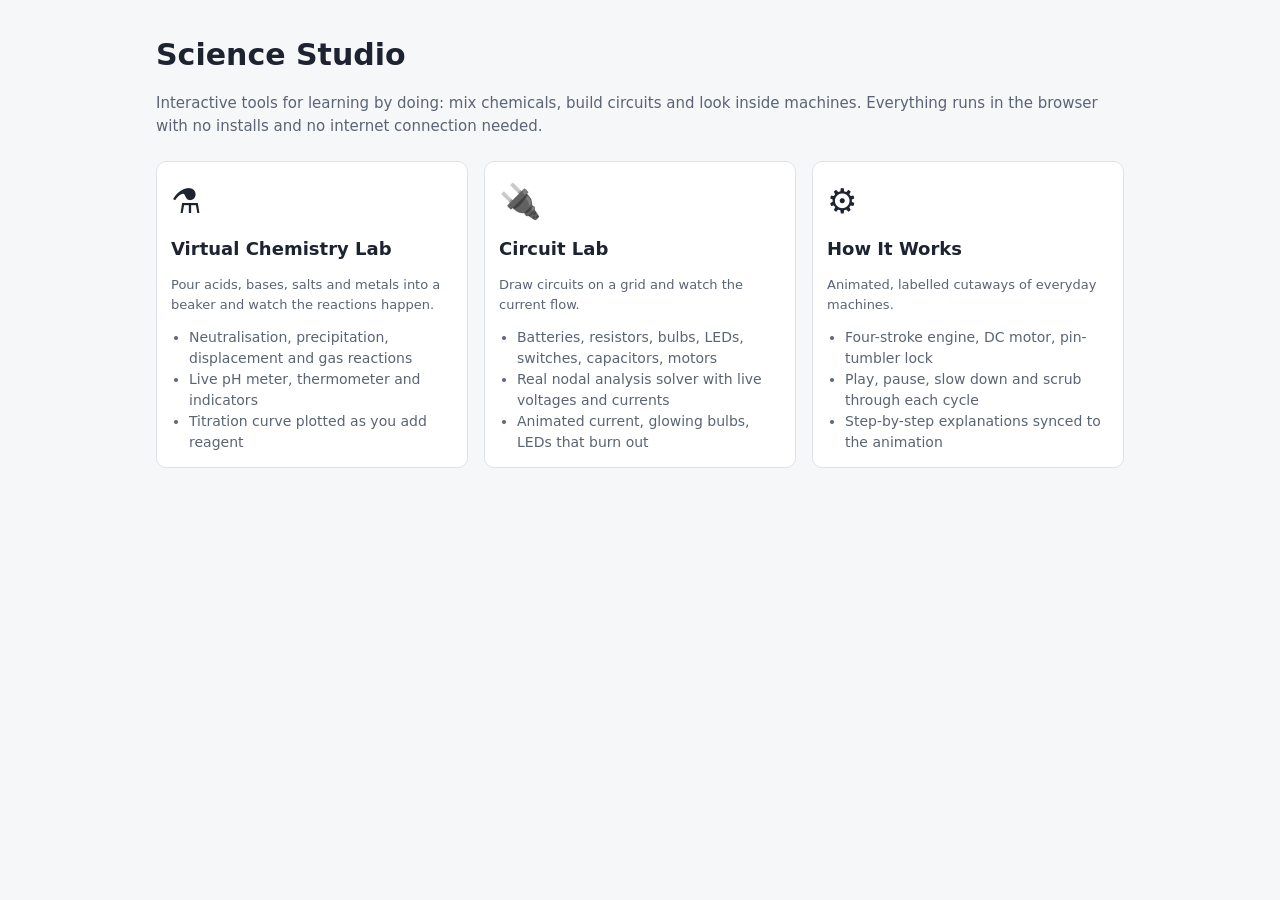
==== index.html @ f8038b2f "Add Science Studio: chemistry lab, circuit lab and how-it-works visualiser Three self-contained inte" ====
<!doctype html>
<html lang="en">
<head>
<meta charset="utf-8">
<meta name="viewport" content="width=device-width, initial-scale=1">
<title>Science Studio</title>
<link rel="stylesheet" href="common.css">
<style>
  main { max-width: 1000px; margin: 0 auto; padding: 32px 16px; }
  .hero h1 { font-size: 30px; margin: 0 0 6px; }
  .grid { display: grid; grid-template-columns: repeat(auto-fit, minmax(260px, 1fr)); gap: 16px; margin-top: 24px; }
  .card { text-decoration: none; color: inherit; display: block; transition: border-color .15s; }
  .card:hover { border-color: var(--accent); }
  .card .icon { font-size: 34px; }
  .card h2 { text-transform: none; letter-spacing: 0; font-size: 18px; color: var(--ink); margin: 8px 0 4px; }
  .card ul { padding-left: 18px; margin: 8px 0 0; color: var(--muted); font-size: 14px; }
</style>
</head>
<body>
<main>
  <div class="hero">
    <h1>Science Studio</h1>
    <p class="muted">Interactive tools for learning by doing: mix chemicals, build circuits and look inside machines. Everything runs in the browser with no installs and no internet connection needed.</p>
  </div>
  <div class="grid">
    <a class="card panel" href="chemistry-lab/index.html">
      <div class="icon">⚗️</div>
      <h2>Virtual Chemistry Lab</h2>
      <p class="muted small">Pour acids, bases, salts and metals into a beaker and watch the reactions happen.</p>
      <ul>
        <li>Neutralisation, precipitation, displacement and gas reactions</li>
        <li>Live pH meter, thermometer and indicators</li>
        <li>Titration curve plotted as you add reagent</li>
      </ul>
    </a>
    <a class="card panel" href="circuit-lab/index.html">
      <div class="icon">🔌</div>
      <h2>Circuit Lab</h2>
      <p class="muted small">Draw circuits on a grid and watch the current flow.</p>
      <ul>
        <li>Batteries, resistors, bulbs, LEDs, switches, capacitors, motors</li>
        <li>Real nodal analysis solver with live voltages and currents</li>
        <li>Animated current, glowing bulbs, LEDs that burn out</li>
      </ul>
    </a>
    <a class="card panel" href="how-it-works/index.html">
      <div class="icon">⚙️</div>
      <h2>How It Works</h2>
      <p class="muted small">Animated, labelled cutaways of everyday machines.</p>
      <ul>
        <li>Four-stroke engine, DC motor, pin-tumbler lock</li>
        <li>Play, pause, slow down and scrub through each cycle</li>
        <li>Step-by-step explanations synced to the animation</li>
      </ul>
    </a>
  </div>
</main>
</body>
</html>
---- common.css ----
:root {
  --bg: #f6f7f9;
  --panel: #ffffff;
  --ink: #1d2330;
  --muted: #5b6474;
  --line: #dde1e8;
  --accent: #2f6fde;
  --accent-ink: #ffffff;
  --warn: #c0392b;
  --good: #1e8e5a;
  --canvas: #fbfcfd;
  --radius: 10px;
}
@media (prefers-color-scheme: dark) {
  :root {
    --bg: #12151b;
    --panel: #1b1f27;
    --ink: #e7eaf0;
    --muted: #9aa3b2;
    --line: #2c323d;
    --accent: #5b8ff0;
    --accent-ink: #0d1117;
    --warn: #ff6b5b;
    --good: #45c486;
    --canvas: #161a21;
  }
}
* { box-sizing: border-box; }
html, body { margin: 0; }
body {
  background: var(--bg);
  color: var(--ink);
  font: 15px/1.5 system-ui, -apple-system, "Segoe UI", Roboto, sans-serif;
}
a { color: var(--accent); }
header.top {
  display: flex; align-items: center; gap: 16px; flex-wrap: wrap;
  padding: 12px 20px; border-bottom: 1px solid var(--line); background: var(--panel);
}
header.top h1 { font-size: 18px; margin: 0; }
header.top .sub { color: var(--muted); font-size: 13px; }
header.top a.home { text-decoration: none; font-size: 13px; }
.layout { display: grid; grid-template-columns: 260px 1fr 300px; gap: 16px; padding: 16px; }
@media (max-width: 1100px) { .layout { grid-template-columns: 1fr; } }
.panel {
  background: var(--panel); border: 1px solid var(--line); border-radius: var(--radius);
  padding: 14px; min-width: 0;
}
.panel h2 { font-size: 13px; text-transform: uppercase; letter-spacing: .06em; color: var(--muted); margin: 0 0 10px; }
.panel h3 { font-size: 15px; margin: 14px 0 6px; }
button, select, input[type=number] {
  font: inherit; color: var(--ink); background: var(--panel);
  border: 1px solid var(--line); border-radius: 8px; padding: 6px 10px;
}
button { cursor: pointer; }
button:hover { border-color: var(--accent); }
button.primary, button.active { background: var(--accent); color: var(--accent-ink); border-color: var(--accent); }
button:disabled { opacity: .5; cursor: not-allowed; }
.row { display: flex; gap: 8px; flex-wrap: wrap; align-items: center; }
.stack > * + * { margin-top: 8px; }
.muted { color: var(--muted); }
.small { font-size: 13px; }
canvas { display: block; width: 100%; background: var(--canvas); border: 1px solid var(--line); border-radius: var(--radius); touch-action: none; }
.readout { display: grid; grid-template-columns: 1fr auto; gap: 4px 12px; font-variant-numeric: tabular-nums; }
.readout b { text-align: right; }
.log { max-height: 260px; overflow: auto; font-size: 13px; padding-left: 18px; margin: 0; }
.log li + li { margin-top: 6px; }
kbd { border: 1px solid var(--line); border-radius: 4px; padding: 0 4px; font-size: 12px; }
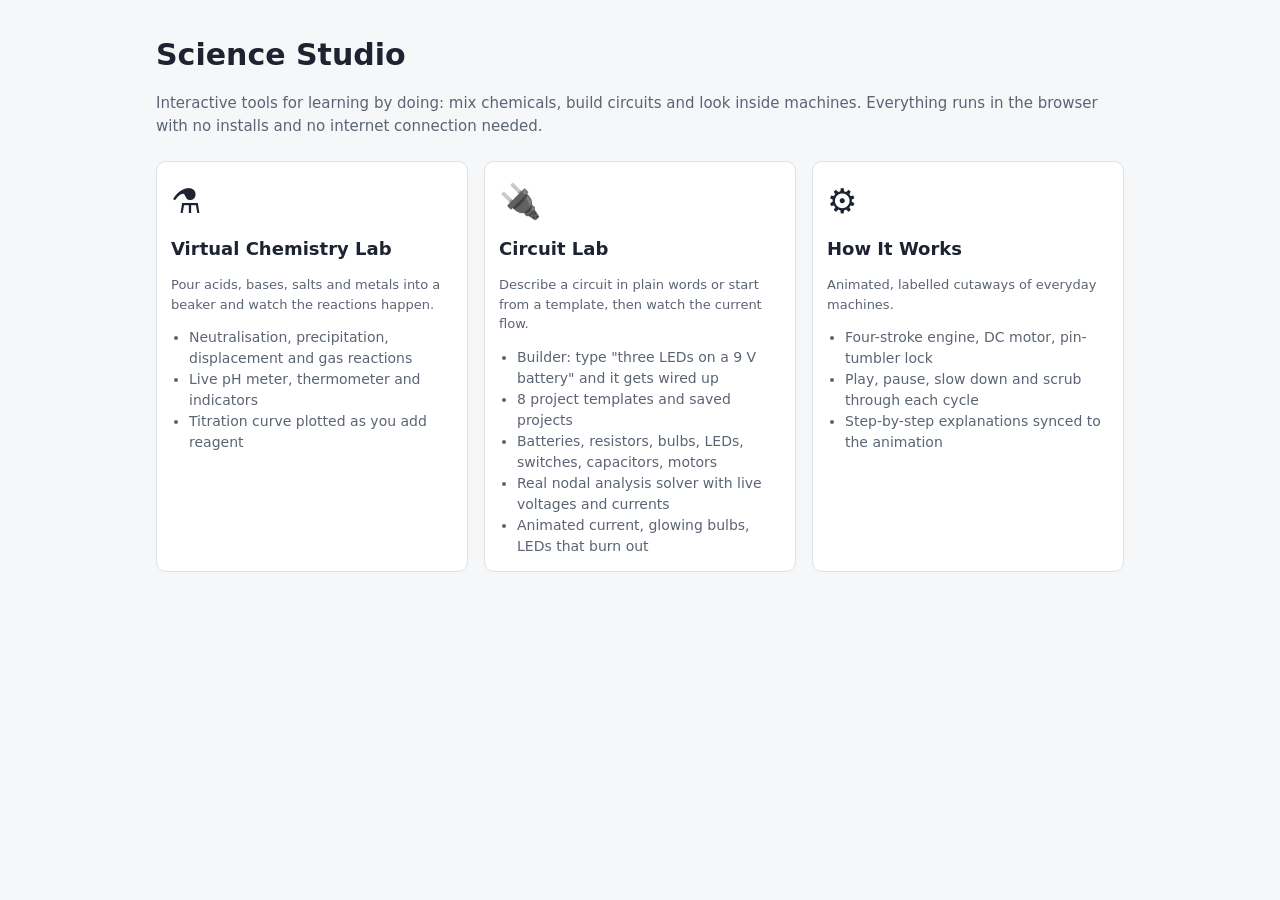
==== commit d39223c4: "Circuit Lab: add plain-language circuit builder, templates gallery and saved projects - Builder view" ====
--- a/index.html
+++ b/index.html
@@ -36,8 +36,10 @@
     <a class="card panel" href="circuit-lab/index.html">
       <div class="icon">🔌</div>
       <h2>Circuit Lab</h2>
-      <p class="muted small">Draw circuits on a grid and watch the current flow.</p>
+      <p class="muted small">Describe a circuit in plain words or start from a template, then watch the current flow.</p>
       <ul>
+        <li>Builder: type "three LEDs on a 9 V battery" and it gets wired up</li>
+        <li>8 project templates and saved projects</li>
         <li>Batteries, resistors, bulbs, LEDs, switches, capacitors, motors</li>
         <li>Real nodal analysis solver with live voltages and currents</li>
         <li>Animated current, glowing bulbs, LEDs that burn out</li>
